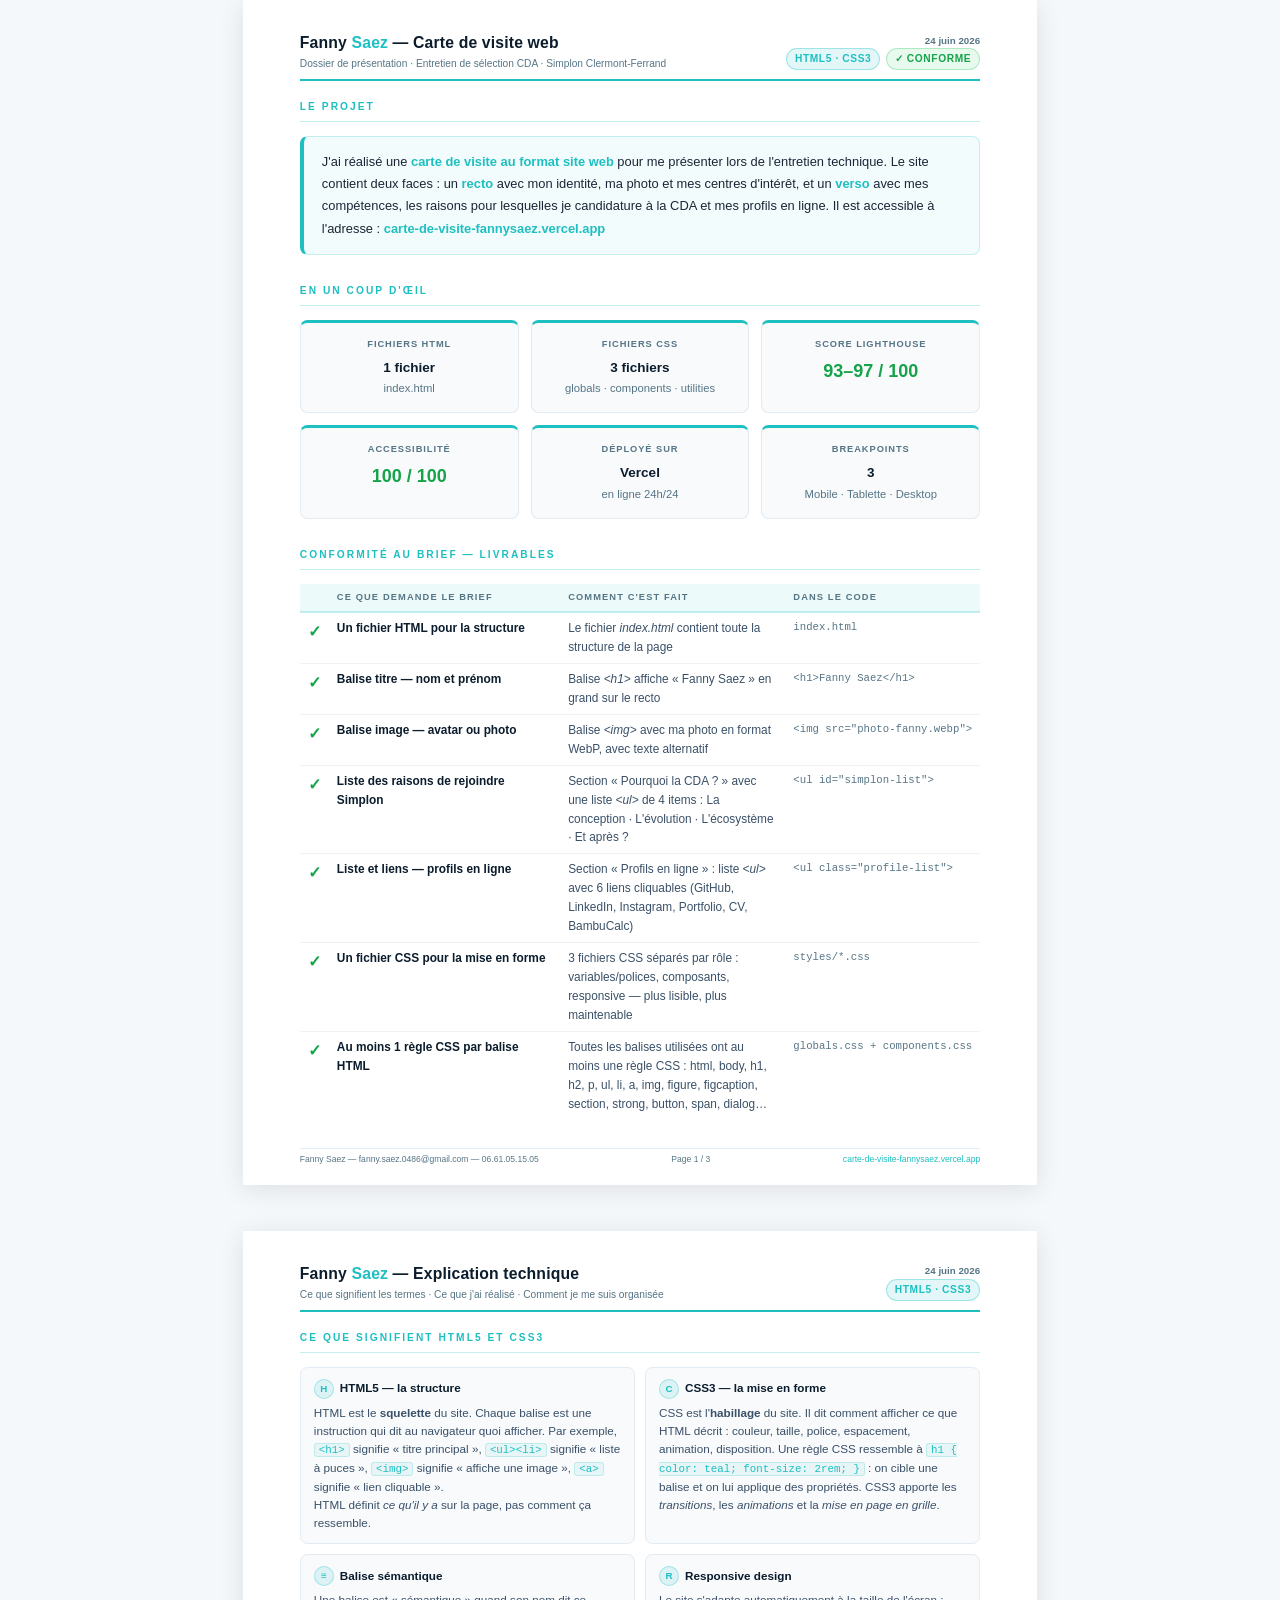
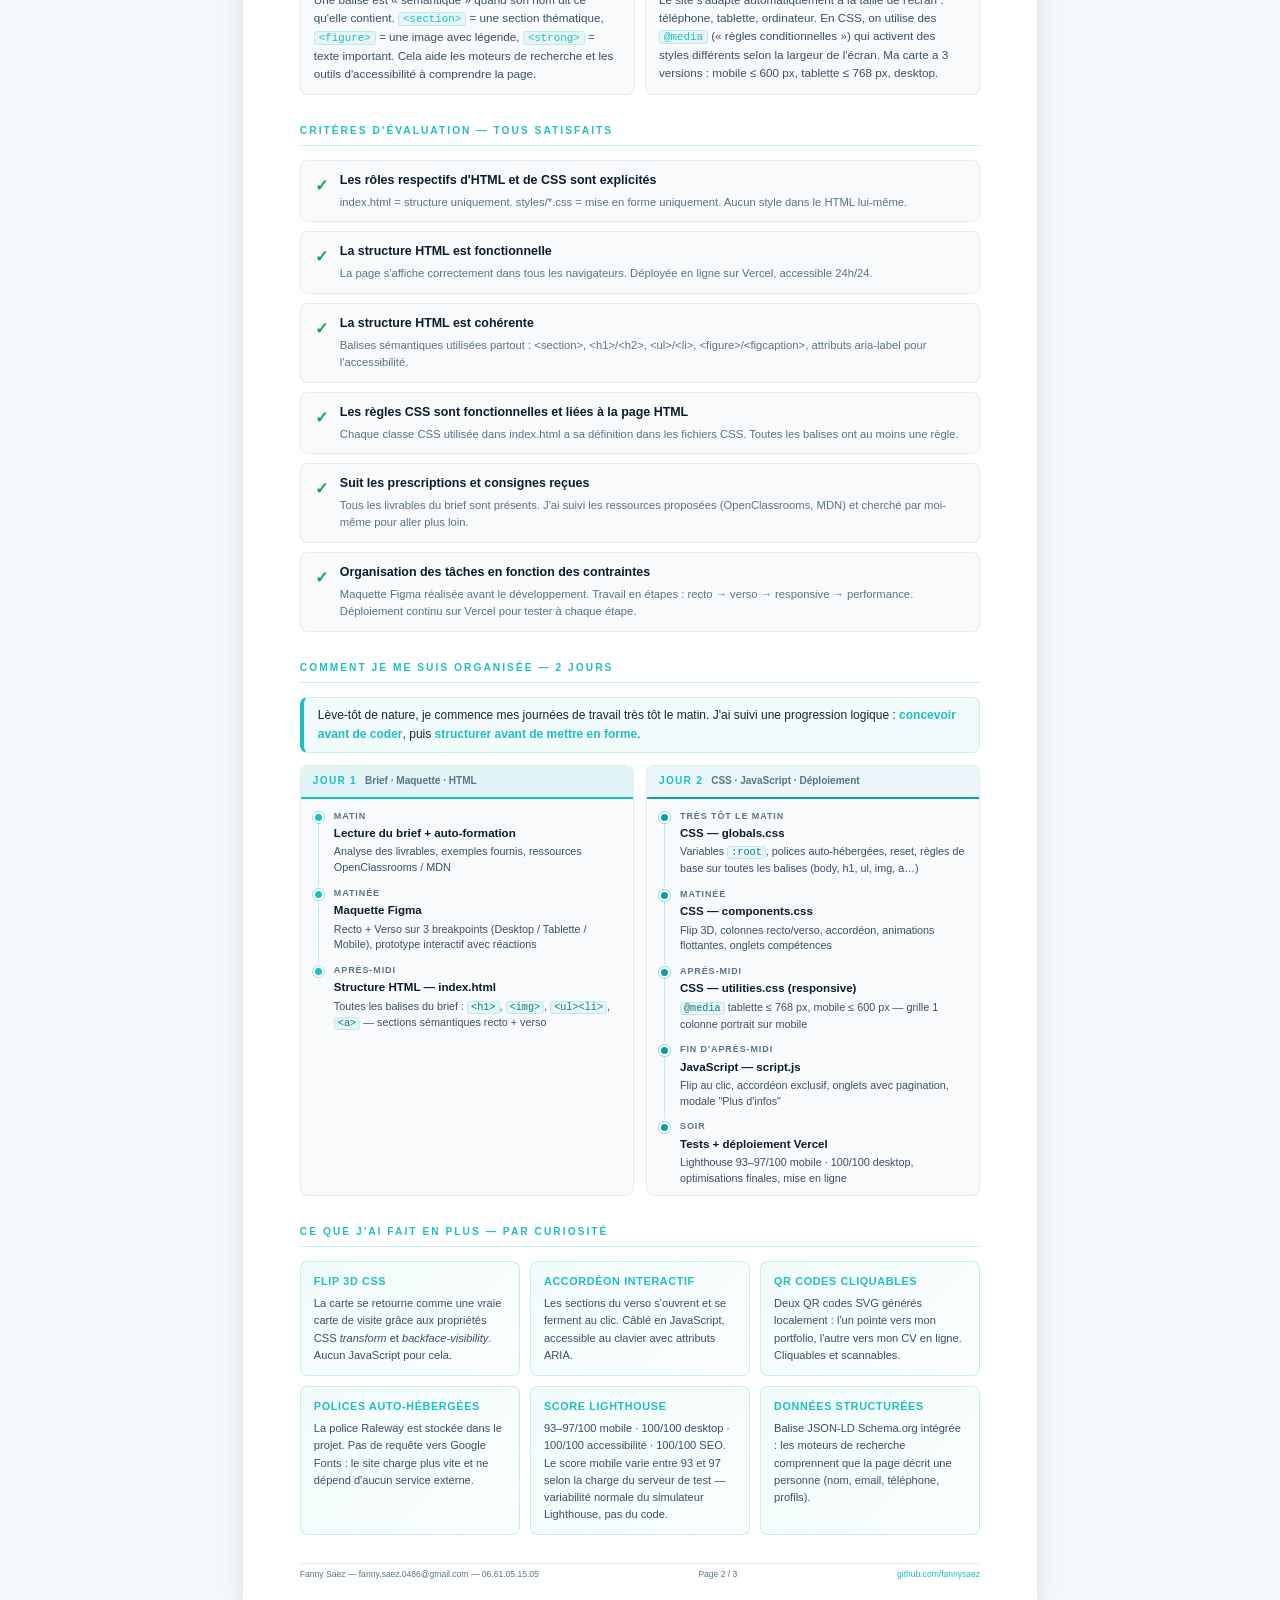
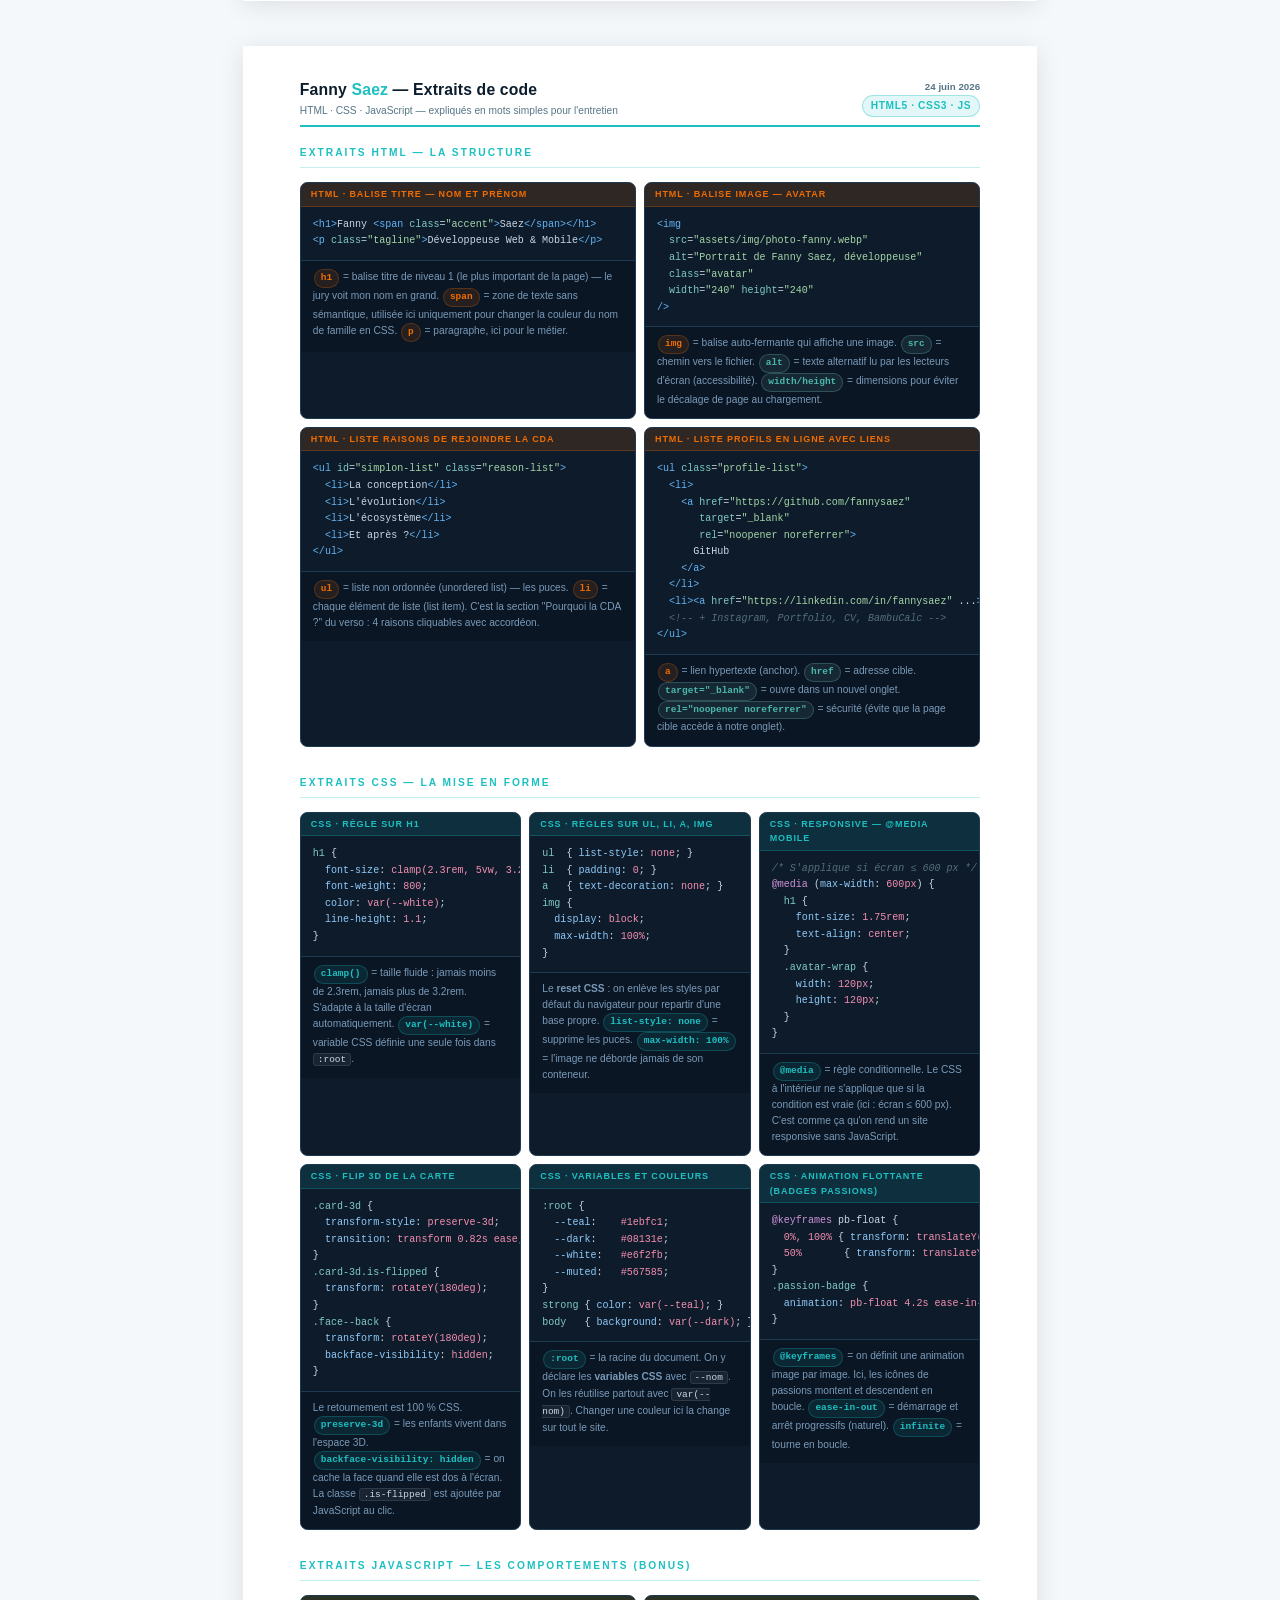
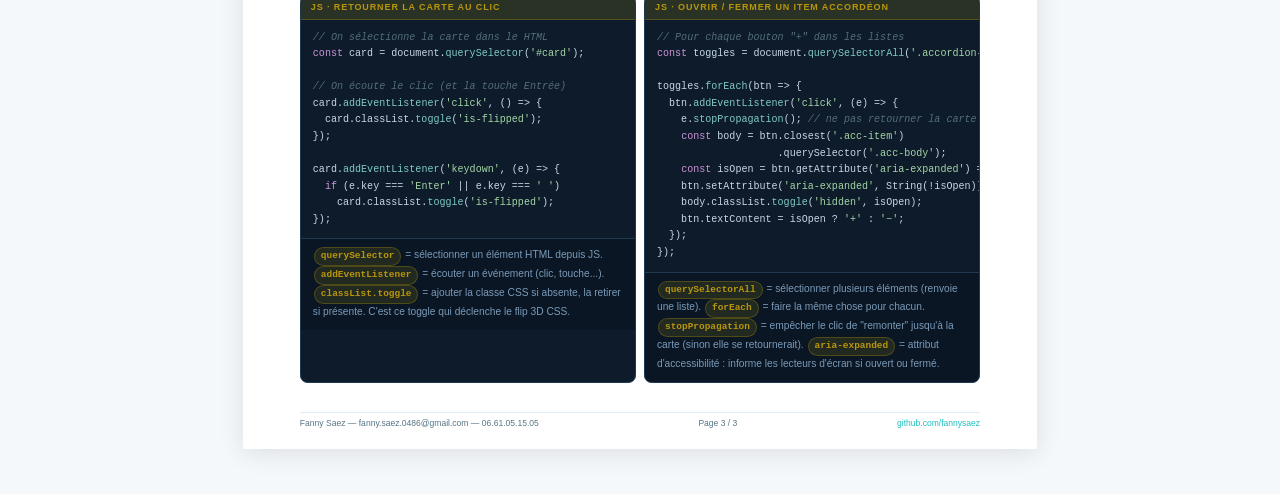
==== assets/pdf/presentation-jury.html @ db4a2c73 "feat(assets): ajout des ressources et configuration du gitignore pour les PDF" ====
<!DOCTYPE html>
<html lang="fr">
<head>
  <meta charset="UTF-8">
  <meta name="viewport" content="width=device-width, initial-scale=1.0">
  <title>Présentation jury — Carte de visite · Fanny Saez</title>
  <style>

    /* ─── VARIABLES ─── */
    :root {
      --teal:   #1ebfc1;
      --dark:   #08131e;
      --dark2:  #0b1c2c;
      --white:  #e6f2fb;
      --muted:  #567585;
      --r:      0.5rem;
      --font:   'Segoe UI', 'Helvetica Neue', Arial, sans-serif;
    }

    /* ─── RESET ─── */
    *, *::before, *::after { margin: 0; padding: 0; box-sizing: border-box; }

    /* ─── BASE ─── */
    html { font-size: 15px; }

    body {
      font-family: var(--font);
      background: #f5f8fb;
      color: #1a2636;
      line-height: 1.6;
    }

    /* ─── PAGE A4 ─── */
    .page {
      width: 210mm;
      min-height: 297mm;
      padding: 8mm 15mm 10mm;
      margin: 0 auto 12mm;
      background: #fff;
      box-shadow: 0 4px 24px rgba(0,0,0,0.10);
      position: relative;
      page-break-after: always;
    }

    .page:last-child { page-break-after: auto; }

    /* ─── HEADER ─── */
    .doc-header {
      display: flex;
      justify-content: space-between;
      align-items: center;
      padding-bottom: 6px;
      border-bottom: 2px solid var(--teal);
      margin-bottom: 18px;
    }

    .doc-header-left h1 {
      font-size: 1.05rem;
      font-weight: 800;
      color: var(--dark2);
      letter-spacing: 0.01em;
    }

    .doc-header-left h1 span { color: var(--teal); }

    .doc-header-left p {
      font-size: 0.68rem;
      color: var(--muted);
      margin-top: 1px;
    }

    .doc-header-right {
      text-align: right;
      font-size: 0.65rem;
      color: var(--muted);
      line-height: 1.6;
    }

    .badge {
      display: inline-block;
      padding: 2px 8px;
      border-radius: 20px;
      font-size: 0.68rem;
      font-weight: 700;
      letter-spacing: 0.06em;
      text-transform: uppercase;
    }

    .badge-teal { background: rgba(30, 191, 193, 0.12); color: var(--teal); border: 1px solid rgba(30, 191, 193, 0.35); }
    .badge-green { background: rgba(34, 197, 94, 0.10); color: #16a34a; border: 1px solid rgba(34, 197, 94, 0.30); }

    /* ─── SECTIONS ─── */
    .section {
      margin-bottom: 28px;
    }

    .section-title {
      font-size: 0.68rem;
      font-weight: 800;
      text-transform: uppercase;
      letter-spacing: 0.2em;
      color: var(--teal);
      border-bottom: 1px solid rgba(30, 191, 193, 0.25);
      padding-bottom: 6px;
      margin-bottom: 14px;
      break-after: avoid;
    }

    /* ─── INTRO BOX ─── */
    .intro-box {
      background: rgba(30, 191, 193, 0.05);
      border: 1px solid rgba(30, 191, 193, 0.22);
      border-left: 4px solid var(--teal);
      border-radius: var(--r);
      padding: 14px 18px;
      font-size: 0.86rem;
      line-height: 1.72;
      color: #1a2636;
    }

    .intro-box strong { color: var(--teal); }

    /* ─── GRILLE MÉTA ─── */
    .meta-grid {
      display: grid;
      grid-template-columns: repeat(3, 1fr);
      gap: 12px;
    }

    .meta-card {
      background: #f8fafc;
      border: 1px solid #e2eaf2;
      border-top: 3px solid var(--teal);
      border-radius: var(--r);
      padding: 14px 12px;
      text-align: center;
    }

    .meta-card .label {
      font-size: 0.62rem;
      font-weight: 700;
      text-transform: uppercase;
      letter-spacing: 0.1em;
      color: var(--muted);
      margin-bottom: 6px;
    }

    .meta-card .value {
      font-size: 0.9rem;
      font-weight: 700;
      color: var(--dark2);
      line-height: 1.5;
    }

    .meta-card .value.score {
      font-size: 1.2rem;
      color: #16a34a;
    }

    /* ─── TABLEAU CONFORMITÉ ─── */
    .conformite-table {
      width: 100%;
      border-collapse: collapse;
      font-size: 0.83rem;
    }

    .conformite-table {
      break-inside: avoid;
    }

    .conformite-table thead th {
      background: rgba(30, 191, 193, 0.08);
      color: var(--muted);
      font-size: 0.62rem;
      font-weight: 700;
      text-transform: uppercase;
      letter-spacing: 0.12em;
      padding: 6px 8px;
      text-align: left;
      border-bottom: 2px solid rgba(30, 191, 193, 0.25);
    }

    .conformite-table tbody tr {
      border-bottom: 1px solid #edf2f7;
    }

    .conformite-table tbody tr:last-child { border-bottom: none; }

    .conformite-table td {
      padding: 6px 8px;
      vertical-align: top;
      font-size: 0.79rem;
    }

    .conformite-table td:first-child { width: 22px; text-align: center; font-size: 1rem; }
    .conformite-table td:nth-child(2) { width: 34%; font-weight: 600; color: var(--dark2); }
    .conformite-table td:nth-child(3) { color: #3a5068; }
    .conformite-table td:nth-child(4) { font-family: 'Courier New', monospace; font-size: 0.71rem; color: #567585; white-space: nowrap; }

    .ok  { color: #16a34a; font-weight: 800; font-size: 1.05rem; }

    /* ─── EXPLICATION TERMES ─── */
    .term-grid {
      display: grid;
      grid-template-columns: 1fr 1fr;
      gap: 10px;
    }

    .term-card {
      background: #f8fafc;
      border: 1px solid #e2eaf2;
      border-radius: var(--r);
      padding: 11px 13px;
    }

    .term-card h3 {
      font-size: 0.78rem;
      font-weight: 800;
      color: var(--dark2);
      margin-bottom: 5px;
      display: flex;
      align-items: center;
      gap: 6px;
    }

    .term-icon {
      display: inline-flex;
      width: 20px;
      height: 20px;
      border-radius: 50%;
      background: rgba(30, 191, 193, 0.12);
      border: 1px solid rgba(30, 191, 193, 0.3);
      align-items: center;
      justify-content: center;
      font-size: 0.65rem;
      font-weight: 800;
      color: var(--teal);
      flex-shrink: 0;
    }

    .term-card p {
      font-size: 0.78rem;
      color: #3a5068;
      line-height: 1.55;
    }

    .term-card code {
      font-family: 'Courier New', monospace;
      font-size: 0.72rem;
      background: rgba(30, 191, 193, 0.08);
      border: 1px solid rgba(30, 191, 193, 0.2);
      border-radius: 3px;
      padding: 0 4px;
      color: var(--teal);
    }

    /* ─── CRITÈRES ─── */
    .critere-list {
      list-style: none;
      display: flex;
      flex-direction: column;
      gap: 9px;
    }

    .critere-list li {
      display: flex;
      align-items: flex-start;
      gap: 12px;
      font-size: 0.83rem;
      padding: 10px 14px;
      border-radius: var(--r);
      background: #f8fafc;
      border: 1px solid #e2eaf2;
    }

    .critere-list li .check { color: #16a34a; font-weight: 800; font-size: 1.05rem; flex-shrink: 0; margin-top: 2px; }

    .critere-list li .critere-label { font-weight: 700; color: var(--dark2); }

    .critere-list li .critere-detail {
      font-size: 0.75rem;
      color: var(--muted);
      margin-top: 3px;
      display: block;
      line-height: 1.55;
    }

    /* ─── BONUS ─── */
    .bonus-grid {
      display: grid;
      grid-template-columns: repeat(3, 1fr);
      gap: 10px;
    }

    .bonus-card {
      background: linear-gradient(135deg, rgba(30, 191, 193, 0.06) 0%, rgba(30, 191, 193, 0.02) 100%);
      border: 1px solid rgba(30, 191, 193, 0.22);
      border-radius: var(--r);
      padding: 11px 13px;
    }

    .bonus-card h4 {
      font-size: 0.72rem;
      font-weight: 800;
      color: var(--teal);
      margin-bottom: 5px;
      text-transform: uppercase;
      letter-spacing: 0.06em;
    }

    .bonus-card p {
      font-size: 0.74rem;
      color: #3a5068;
      line-height: 1.55;
    }

    /* ─── ORGANISATION ─── */
    .orga-steps {
      display: grid;
      grid-template-columns: repeat(4, 1fr);
      gap: 8px;
    }

    .orga-step {
      text-align: center;
      padding: 9px 8px;
      background: #f8fafc;
      border: 1px solid #e2eaf2;
      border-radius: var(--r);
    }

    .orga-step .num {
      display: inline-flex;
      width: 24px;
      height: 24px;
      border-radius: 50%;
      background: var(--teal);
      color: #fff;
      font-size: 0.72rem;
      font-weight: 800;
      align-items: center;
      justify-content: center;
      margin-bottom: 5px;
    }

    .orga-step p {
      font-size: 0.72rem;
      color: #3a5068;
      line-height: 1.4;
    }

    /* ─── FOOTER ─── */
    .doc-footer {
      position: absolute;
      bottom: 5mm;
      left: 15mm;
      right: 15mm;
      display: flex;
      justify-content: space-between;
      align-items: center;
      font-size: 0.57rem;
      color: var(--muted);
      border-top: 1px solid #e2eaf2;
      padding-top: 4px;
    }

    .doc-footer a { color: var(--teal); text-decoration: none; }

    /* ─── ORGANISATION 2 JOURS ─── */
    .orga-note {
      background: rgba(30, 191, 193, 0.05);
      border: 1px solid rgba(30, 191, 193, 0.22);
      border-left: 4px solid var(--teal);
      border-radius: var(--r);
      padding: 8px 14px;
      font-size: 0.8rem;
      color: #1a2636;
      margin-bottom: 12px;
    }

    .orga-note strong { color: var(--teal); }

    .orga-days {
      display: grid;
      grid-template-columns: 1fr 1fr;
      gap: 12px;
    }

    .orga-day-col {
      background: #f8fafc;
      border: 1px solid #e2eaf2;
      border-radius: var(--r);
      overflow: hidden;
    }

    .day-header {
      display: flex;
      align-items: center;
      gap: 8px;
      padding: 7px 12px;
      background: rgba(30, 191, 193, 0.10);
      border-bottom: 2px solid var(--teal);
    }

    .day-header--2 {
      background: rgba(30, 191, 193, 0.06);
      border-bottom-color: #0d9fa0;
    }

    .day-num {
      font-size: 0.68rem;
      font-weight: 800;
      text-transform: uppercase;
      letter-spacing: 0.12em;
      color: var(--teal);
    }

    .day-theme {
      font-size: 0.67rem;
      color: var(--muted);
      font-weight: 600;
    }

    .day-timeline {
      padding: 10px 12px 8px;
      display: flex;
      flex-direction: column;
      gap: 0;
    }

    .tl-item {
      display: flex;
      gap: 10px;
      position: relative;
      padding-bottom: 10px;
    }

    .tl-item:last-child { padding-bottom: 0; }

    .tl-item:not(:last-child)::before {
      content: '';
      position: absolute;
      left: 5px;
      top: 14px;
      bottom: 0;
      width: 1px;
      background: rgba(30, 191, 193, 0.25);
    }

    .tl-dot {
      width: 11px;
      height: 11px;
      border-radius: 50%;
      background: var(--teal);
      border: 2px solid #fff;
      box-shadow: 0 0 0 1px rgba(30, 191, 193, 0.4);
      flex-shrink: 0;
      margin-top: 3px;
    }

    .tl-dot--2 {
      background: #0d9fa0;
      box-shadow: 0 0 0 1px rgba(13, 159, 160, 0.4);
    }

    .tl-content {
      flex: 1;
      min-width: 0;
    }

    .tl-moment {
      display: block;
      font-size: 0.6rem;
      font-weight: 800;
      text-transform: uppercase;
      letter-spacing: 0.1em;
      color: var(--muted);
      margin-bottom: 1px;
    }

    .tl-content strong {
      display: block;
      font-size: 0.77rem;
      font-weight: 800;
      color: var(--dark2);
      margin-bottom: 2px;
    }

    .tl-content p {
      font-size: 0.72rem;
      color: #3a5068;
      line-height: 1.45;
    }

    .tl-content code {
      font-family: 'Courier New', monospace;
      font-size: 0.68rem;
      background: rgba(30, 191, 193, 0.08);
      border: 1px solid rgba(30, 191, 193, 0.2);
      border-radius: 3px;
      padding: 0 3px;
      color: #0a8080;
    }

    /* ─── CODE BLOCKS ─── */
    .code-grid-2 {
      display: grid;
      grid-template-columns: 1fr 1fr;
      gap: 8px;
    }

    .code-grid-3 {
      display: grid;
      grid-template-columns: 1fr 1fr 1fr;
      gap: 8px;
    }

    .code-block {
      background: #0d1b2a;
      border: 1px solid #1e3a50;
      border-radius: var(--r);
      overflow: hidden;
    }

    .code-label {
      font-size: 0.6rem;
      font-weight: 800;
      text-transform: uppercase;
      letter-spacing: 0.1em;
      padding: 4px 10px;
    }

    .html-label { background: rgba(239,108,0,0.15); color: #ef6c00; border-bottom: 1px solid rgba(239,108,0,0.25); }
    .css-label  { background: rgba(30,191,193,0.12); color: var(--teal); border-bottom: 1px solid rgba(30,191,193,0.25); }
    .js-label   { background: rgba(252,211,0,0.12); color: #b8960c; border-bottom: 1px solid rgba(252,211,0,0.20); }

    .code-block pre {
      margin: 0;
      padding: 10px 12px;
      font-family: 'Courier New', 'Consolas', monospace;
      font-size: 0.67rem;
      line-height: 1.65;
      overflow: hidden;
      background: #0d1b2a;
    }

    .code-block code {
      font-family: inherit;
      font-size: inherit;
      background: none;
      border: none;
      padding: 0;
      color: #c9d8e8;
    }

    .code-explain {
      padding: 8px 12px 10px;
      font-size: 0.68rem;
      color: #7a9ab8;
      line-height: 1.58;
      border-top: 1px solid #1e3a50;
      background: #0a1624;
    }

    /* Coloration syntaxique */
    .tag  { color: #64b5f6; }       /* balises HTML   → bleu */
    .attr { color: #80cbc4; }       /* attributs HTML → vert */
    .val  { color: #a5d6a7; }       /* valeurs attr   → vert clair */
    .cmt  { color: #546e7a; font-style: italic; }
    .sel  { color: #80cbc4; }       /* sélecteur CSS  → teal */
    .prop { color: #90caf9; }       /* propriété CSS  → bleu */
    .val2 { color: #f48fb1; }       /* valeur CSS     → rose */
    .at   { color: #ce93d8; }       /* @media, @key   → violet */
    .cmt2 { color: #546e7a; font-style: italic; }
    .js-kw { color: #ce93d8; }      /* const, if, let → violet */
    .js-fn { color: #80cbc4; }      /* fonctions JS   → teal */

    /* Pills */
    .pill {
      display: inline-block;
      padding: 1px 6px;
      border-radius: 10px;
      font-size: 0.63rem;
      font-weight: 700;
      font-family: 'Courier New', monospace;
      margin: 0 1px;
    }

    .html-pill { background: rgba(239,108,0,0.12); color: #ef6c00; border: 1px solid rgba(239,108,0,0.25); }
    .css-pill  { background: rgba(30,191,193,0.10); color: var(--teal); border: 1px solid rgba(30,191,193,0.25); }
    .js-pill   { background: rgba(252,211,0,0.10); color: #b8960c; border: 1px solid rgba(252,211,0,0.20); }
    .attr-pill { background: rgba(128,203,196,0.10); color: #4db6ac; border: 1px solid rgba(128,203,196,0.25); }

    .code-explain code {
      font-family: 'Courier New', monospace;
      font-size: 0.63rem;
      background: rgba(255,255,255,0.06);
      border: 1px solid rgba(255,255,255,0.1);
      border-radius: 3px;
      padding: 0 4px;
      color: #c9d8e8;
    }

    /* ─── PRINT ─── */
    @media print {
      html { font-size: 13px; }
      body { background: #fff; }
      .page {
        width: 100%;
        min-height: auto;
        margin: 0;
        padding: 8mm 15mm 10mm;
        box-shadow: none;
      }
    }

  </style>
</head>
<body>

<!-- ══════════ PAGE 1 ══════════ -->
<div class="page">

  <!-- HEADER -->
  <header class="doc-header">
    <div class="doc-header-left">
      <h1>Fanny <span>Saez</span> — Carte de visite web</h1>
      <p>Dossier de présentation · Entretien de sélection CDA · Simplon Clermont-Ferrand</p>
    </div>
    <div class="doc-header-right">
      <strong>24 juin 2026</strong><br>
      <span class="badge badge-teal">HTML5 · CSS3</span>&nbsp;
      <span class="badge badge-green">✓ Conforme</span>
    </div>
  </header>

  <!-- LE PROJET -->
  <section class="section">
    <div class="section-title">Le projet</div>
    <div class="intro-box">
      J'ai réalisé une <strong>carte de visite au format site web</strong> pour me présenter lors de l'entretien technique.
      Le site contient deux faces : un <strong>recto</strong> avec mon identité, ma photo et mes centres d'intérêt,
      et un <strong>verso</strong> avec mes compétences, les raisons pour lesquelles je candidature à la CDA et mes profils en ligne.
      Il est accessible à l'adresse&nbsp;: <strong>carte-de-visite-fannysaez.vercel.app</strong>
    </div>
  </section>

  <!-- INFOS CLÉS -->
  <section class="section">
    <div class="section-title">En un coup d'œil</div>
    <div class="meta-grid">
      <div class="meta-card">
        <div class="label">Fichiers HTML</div>
        <div class="value">1 fichier<br><small style="font-weight:400;color:#567585">index.html</small></div>
      </div>
      <div class="meta-card">
        <div class="label">Fichiers CSS</div>
        <div class="value">3 fichiers<br><small style="font-weight:400;color:#567585">globals · components · utilities</small></div>
      </div>
      <div class="meta-card">
        <div class="label">Score Lighthouse</div>
        <div class="value score">93–97 / 100</div>
      </div>
      <div class="meta-card">
        <div class="label">Accessibilité</div>
        <div class="value score">100 / 100</div>
      </div>
      <div class="meta-card">
        <div class="label">Déployé sur</div>
        <div class="value">Vercel<br><small style="font-weight:400;color:#567585">en ligne 24h/24</small></div>
      </div>
      <div class="meta-card">
        <div class="label">Breakpoints</div>
        <div class="value">3<br><small style="font-weight:400;color:#567585">Mobile · Tablette · Desktop</small></div>
      </div>
    </div>
  </section>

  <!-- CONFORMITÉ AU BRIEF -->
  <section class="section">
    <div class="section-title">Conformité au brief — livrables</div>
    <table class="conformite-table">
      <thead>
        <tr>
          <th></th>
          <th>Ce que demande le brief</th>
          <th>Comment c'est fait</th>
          <th>Dans le code</th>
        </tr>
      </thead>
      <tbody>
        <tr>
          <td><span class="ok">✓</span></td>
          <td>Un fichier HTML pour la structure</td>
          <td>Le fichier <em>index.html</em> contient toute la structure de la page</td>
          <td>index.html</td>
        </tr>
        <tr>
          <td><span class="ok">✓</span></td>
          <td>Balise titre — nom et prénom</td>
          <td>Balise <em>&lt;h1&gt;</em> affiche « Fanny Saez » en grand sur le recto</td>
          <td>&lt;h1&gt;Fanny Saez&lt;/h1&gt;</td>
        </tr>
        <tr>
          <td><span class="ok">✓</span></td>
          <td>Balise image — avatar ou photo</td>
          <td>Balise <em>&lt;img&gt;</em> avec ma photo en format WebP, avec texte alternatif</td>
          <td>&lt;img src="photo-fanny.webp"&gt;</td>
        </tr>
        <tr>
          <td><span class="ok">✓</span></td>
          <td>Liste des raisons de rejoindre Simplon</td>
          <td>Section « Pourquoi la CDA ? » avec une liste <em>&lt;ul&gt;</em> de 4 items : La conception · L'évolution · L'écosystème · Et après ?</td>
          <td>&lt;ul id="simplon-list"&gt;</td>
        </tr>
        <tr>
          <td><span class="ok">✓</span></td>
          <td>Liste et liens — profils en ligne</td>
          <td>Section « Profils en ligne » : liste <em>&lt;ul&gt;</em> avec 6 liens cliquables (GitHub, LinkedIn, Instagram, Portfolio, CV, BambuCalc)</td>
          <td>&lt;ul class="profile-list"&gt;</td>
        </tr>
        <tr>
          <td><span class="ok">✓</span></td>
          <td>Un fichier CSS pour la mise en forme</td>
          <td>3 fichiers CSS séparés par rôle : variables/polices, composants, responsive — plus lisible, plus maintenable</td>
          <td>styles/*.css</td>
        </tr>
        <tr>
          <td><span class="ok">✓</span></td>
          <td>Au moins 1 règle CSS par balise HTML</td>
          <td>Toutes les balises utilisées ont au moins une règle CSS : html, body, h1, h2, p, ul, li, a, img, figure, figcaption, section, strong, button, span, dialog…</td>
          <td>globals.css + components.css</td>
        </tr>
      </tbody>
    </table>
  </section>

  <!-- FOOTER PAGE 1 -->
  <footer class="doc-footer">
    <span>Fanny Saez — fanny.saez.0486@gmail.com — 06.61.05.15.05</span>
    <span>Page 1 / 3</span>
    <span><a href="https://carte-de-visite-fannysaez.vercel.app">carte-de-visite-fannysaez.vercel.app</a></span>
  </footer>

</div>


<!-- ══════════ PAGE 2 ══════════ -->
<div class="page">

  <!-- HEADER PAGE 2 -->
  <header class="doc-header">
    <div class="doc-header-left">
      <h1>Fanny <span>Saez</span> — Explication technique</h1>
      <p>Ce que signifient les termes · Ce que j'ai réalisé · Comment je me suis organisée</p>
    </div>
    <div class="doc-header-right">
      <strong>24 juin 2026</strong><br>
      <span class="badge badge-teal">HTML5 · CSS3</span>
    </div>
  </header>

  <!-- CE QUE ÇA VEUT DIRE -->
  <section class="section">
    <div class="section-title">Ce que signifient HTML5 et CSS3</div>
    <div class="term-grid">
      <div class="term-card">
        <h3><span class="term-icon">H</span> HTML5 — la structure</h3>
        <p>
          HTML est le <strong>squelette</strong> du site. Chaque balise est une instruction qui dit au navigateur
          quoi afficher. Par exemple, <code>&lt;h1&gt;</code> signifie « titre principal »,
          <code>&lt;ul&gt;&lt;li&gt;</code> signifie « liste à puces »,
          <code>&lt;img&gt;</code> signifie « affiche une image »,
          <code>&lt;a&gt;</code> signifie « lien cliquable ».<br>
          HTML définit <em>ce qu'il y a</em> sur la page, pas comment ça ressemble.
        </p>
      </div>
      <div class="term-card">
        <h3><span class="term-icon">C</span> CSS3 — la mise en forme</h3>
        <p>
          CSS est l'<strong>habillage</strong> du site. Il dit comment afficher ce que HTML décrit :
          couleur, taille, police, espacement, animation, disposition.
          Une règle CSS ressemble à <code>h1 { color: teal; font-size: 2rem; }</code> : on cible
          une balise et on lui applique des propriétés. CSS3 apporte les <em>transitions</em>, les
          <em>animations</em> et la <em>mise en page en grille</em>.
        </p>
      </div>
      <div class="term-card">
        <h3><span class="term-icon">≡</span> Balise sémantique</h3>
        <p>
          Une balise est « sémantique » quand son nom dit ce qu'elle contient.
          <code>&lt;section&gt;</code> = une section thématique,
          <code>&lt;figure&gt;</code> = une image avec légende,
          <code>&lt;strong&gt;</code> = texte important.
          Cela aide les moteurs de recherche et les outils d'accessibilité à comprendre la page.
        </p>
      </div>
      <div class="term-card">
        <h3><span class="term-icon">R</span> Responsive design</h3>
        <p>
          Le site s'adapte automatiquement à la taille de l'écran : téléphone, tablette, ordinateur.
          En CSS, on utilise des <code>@media</code> (« règles conditionnelles ») qui activent
          des styles différents selon la largeur de l'écran. Ma carte a 3 versions :
          mobile ≤ 600 px, tablette ≤ 768 px, desktop.
        </p>
      </div>
    </div>
  </section>

  <!-- CRITÈRES D'ÉVALUATION -->
  <section class="section">
    <div class="section-title">Critères d'évaluation — tous satisfaits</div>
    <ul class="critere-list">
      <li>
        <span class="check">✓</span>
        <div>
          <span class="critere-label">Les rôles respectifs d'HTML et de CSS sont explicités</span>
          <span class="critere-detail">index.html = structure uniquement. styles/*.css = mise en forme uniquement. Aucun style dans le HTML lui-même.</span>
        </div>
      </li>
      <li>
        <span class="check">✓</span>
        <div>
          <span class="critere-label">La structure HTML est fonctionnelle</span>
          <span class="critere-detail">La page s'affiche correctement dans tous les navigateurs. Déployée en ligne sur Vercel, accessible 24h/24.</span>
        </div>
      </li>
      <li>
        <span class="check">✓</span>
        <div>
          <span class="critere-label">La structure HTML est cohérente</span>
          <span class="critere-detail">Balises sémantiques utilisées partout : &lt;section&gt;, &lt;h1&gt;/&lt;h2&gt;, &lt;ul&gt;/&lt;li&gt;, &lt;figure&gt;/&lt;figcaption&gt;, attributs aria-label pour l'accessibilité.</span>
        </div>
      </li>
      <li>
        <span class="check">✓</span>
        <div>
          <span class="critere-label">Les règles CSS sont fonctionnelles et liées à la page HTML</span>
          <span class="critere-detail">Chaque classe CSS utilisée dans index.html a sa définition dans les fichiers CSS. Toutes les balises ont au moins une règle.</span>
        </div>
      </li>
      <li>
        <span class="check">✓</span>
        <div>
          <span class="critere-label">Suit les prescriptions et consignes reçues</span>
          <span class="critere-detail">Tous les livrables du brief sont présents. J'ai suivi les ressources proposées (OpenClassrooms, MDN) et cherché par moi-même pour aller plus loin.</span>
        </div>
      </li>
      <li>
        <span class="check">✓</span>
        <div>
          <span class="critere-label">Organisation des tâches en fonction des contraintes</span>
          <span class="critere-detail">Maquette Figma réalisée avant le développement. Travail en étapes : recto → verso → responsive → performance. Déploiement continu sur Vercel pour tester à chaque étape.</span>
        </div>
      </li>
    </ul>
  </section>

  <!-- ORGANISATION -->
  <section class="section">
    <div class="section-title">Comment je me suis organisée — 2 jours</div>
    <div class="orga-note">
      Lève-tôt de nature, je commence mes journées de travail très tôt le matin.
      J'ai suivi une progression logique : <strong>concevoir avant de coder</strong>,
      puis <strong>structurer avant de mettre en forme</strong>.
    </div>
    <div class="orga-days">

      <div class="orga-day-col">
        <div class="day-header">
          <span class="day-num">Jour 1</span>
          <span class="day-theme">Brief · Maquette · HTML</span>
        </div>
        <div class="day-timeline">
          <div class="tl-item">
            <div class="tl-dot"></div>
            <div class="tl-content">
              <span class="tl-moment">Matin</span>
              <strong>Lecture du brief + auto-formation</strong>
              <p>Analyse des livrables, exemples fournis, ressources OpenClassrooms / MDN</p>
            </div>
          </div>
          <div class="tl-item">
            <div class="tl-dot"></div>
            <div class="tl-content">
              <span class="tl-moment">Matinée</span>
              <strong>Maquette Figma</strong>
              <p>Recto + Verso sur 3 breakpoints (Desktop / Tablette / Mobile), prototype interactif avec réactions</p>
            </div>
          </div>
          <div class="tl-item">
            <div class="tl-dot"></div>
            <div class="tl-content">
              <span class="tl-moment">Après-midi</span>
              <strong>Structure HTML — index.html</strong>
              <p>Toutes les balises du brief : <code>&lt;h1&gt;</code>, <code>&lt;img&gt;</code>, <code>&lt;ul&gt;&lt;li&gt;</code>, <code>&lt;a&gt;</code> — sections sémantiques recto + verso</p>
            </div>
          </div>
        </div>
      </div>

      <div class="orga-day-col">
        <div class="day-header day-header--2">
          <span class="day-num">Jour 2</span>
          <span class="day-theme">CSS · JavaScript · Déploiement</span>
        </div>
        <div class="day-timeline">
          <div class="tl-item">
            <div class="tl-dot tl-dot--2"></div>
            <div class="tl-content">
              <span class="tl-moment">Très tôt le matin</span>
              <strong>CSS — globals.css</strong>
              <p>Variables <code>:root</code>, polices auto-hébergées, reset, règles de base sur toutes les balises (body, h1, ul, img, a…)</p>
            </div>
          </div>
          <div class="tl-item">
            <div class="tl-dot tl-dot--2"></div>
            <div class="tl-content">
              <span class="tl-moment">Matinée</span>
              <strong>CSS — components.css</strong>
              <p>Flip 3D, colonnes recto/verso, accordéon, animations flottantes, onglets compétences</p>
            </div>
          </div>
          <div class="tl-item">
            <div class="tl-dot tl-dot--2"></div>
            <div class="tl-content">
              <span class="tl-moment">Après-midi</span>
              <strong>CSS — utilities.css (responsive)</strong>
              <p><code>@media</code> tablette ≤ 768 px, mobile ≤ 600 px — grille 1 colonne portrait sur mobile</p>
            </div>
          </div>
          <div class="tl-item">
            <div class="tl-dot tl-dot--2"></div>
            <div class="tl-content">
              <span class="tl-moment">Fin d'après-midi</span>
              <strong>JavaScript — script.js</strong>
              <p>Flip au clic, accordéon exclusif, onglets avec pagination, modale "Plus d'infos"</p>
            </div>
          </div>
          <div class="tl-item">
            <div class="tl-dot tl-dot--2"></div>
            <div class="tl-content">
              <span class="tl-moment">Soir</span>
              <strong>Tests + déploiement Vercel</strong>
              <p>Lighthouse 93–97/100 mobile · 100/100 desktop, optimisations finales, mise en ligne</p>
            </div>
          </div>
        </div>
      </div>

    </div>
  </section>

  <!-- CE QUE J'AI FAIT EN PLUS -->
  <section class="section">
    <div class="section-title">Ce que j'ai fait en plus — par curiosité</div>
    <div class="bonus-grid">
      <div class="bonus-card">
        <h4>Flip 3D CSS</h4>
        <p>La carte se retourne comme une vraie carte de visite grâce aux propriétés CSS <em>transform</em> et <em>backface-visibility</em>. Aucun JavaScript pour cela.</p>
      </div>
      <div class="bonus-card">
        <h4>Accordéon interactif</h4>
        <p>Les sections du verso s'ouvrent et se ferment au clic. Câblé en JavaScript, accessible au clavier avec attributs ARIA.</p>
      </div>
      <div class="bonus-card">
        <h4>QR codes cliquables</h4>
        <p>Deux QR codes SVG générés localement : l'un pointe vers mon portfolio, l'autre vers mon CV en ligne. Cliquables et scannables.</p>
      </div>
      <div class="bonus-card">
        <h4>Polices auto-hébergées</h4>
        <p>La police Raleway est stockée dans le projet. Pas de requête vers Google Fonts : le site charge plus vite et ne dépend d'aucun service externe.</p>
      </div>
      <div class="bonus-card">
        <h4>Score Lighthouse</h4>
        <p>93–97/100 mobile · 100/100 desktop · 100/100 accessibilité · 100/100 SEO. Le score mobile varie entre 93 et 97 selon la charge du serveur de test — variabilité normale du simulateur Lighthouse, pas du code.</p>
      </div>
      <div class="bonus-card">
        <h4>Données structurées</h4>
        <p>Balise JSON-LD Schema.org intégrée : les moteurs de recherche comprennent que la page décrit une personne (nom, email, téléphone, profils).</p>
      </div>
    </div>
  </section>

  <!-- FOOTER PAGE 2 -->
  <footer class="doc-footer">
    <span>Fanny Saez — fanny.saez.0486@gmail.com — 06.61.05.15.05</span>
    <span>Page 2 / 3</span>
    <span><a href="https://github.com/fannysaez">github.com/fannysaez</a></span>
  </footer>

</div>


<!-- ══════════ PAGE 3 — EXTRAITS DE CODE ══════════ -->
<div class="page">

  <!-- HEADER PAGE 3 -->
  <header class="doc-header">
    <div class="doc-header-left">
      <h1>Fanny <span>Saez</span> — Extraits de code</h1>
      <p>HTML · CSS · JavaScript — expliqués en mots simples pour l'entretien</p>
    </div>
    <div class="doc-header-right">
      <strong>24 juin 2026</strong><br>
      <span class="badge badge-teal">HTML5 · CSS3 · JS</span>
    </div>
  </header>

  <!-- EXTRAITS HTML -->
  <section class="section">
    <div class="section-title">Extraits HTML — la structure</div>
    <div class="code-grid-2">

      <div class="code-block">
        <div class="code-label html-label">HTML · Balise titre — nom et prénom</div>
        <pre><code><span class="tag">&lt;h1&gt;</span>Fanny <span class="tag">&lt;span</span> <span class="attr">class</span>=<span class="val">"accent"</span><span class="tag">&gt;</span>Saez<span class="tag">&lt;/span&gt;&lt;/h1&gt;</span>
<span class="tag">&lt;p</span> <span class="attr">class</span>=<span class="val">"tagline"</span><span class="tag">&gt;</span>Développeuse Web &amp; Mobile<span class="tag">&lt;/p&gt;</span></code></pre>
        <div class="code-explain">
          <span class="pill html-pill">h1</span> = balise titre de niveau 1 (le plus important de la page) —
          le jury voit mon nom en grand. <span class="pill html-pill">span</span> = zone de texte sans sémantique,
          utilisée ici uniquement pour changer la couleur du nom de famille en CSS.
          <span class="pill html-pill">p</span> = paragraphe, ici pour le métier.
        </div>
      </div>

      <div class="code-block">
        <div class="code-label html-label">HTML · Balise image — avatar</div>
        <pre><code><span class="tag">&lt;img</span>
  <span class="attr">src</span>=<span class="val">"assets/img/photo-fanny.webp"</span>
  <span class="attr">alt</span>=<span class="val">"Portrait de Fanny Saez, développeuse"</span>
  <span class="attr">class</span>=<span class="val">"avatar"</span>
  <span class="attr">width</span>=<span class="val">"240"</span> <span class="attr">height</span>=<span class="val">"240"</span>
<span class="tag">/&gt;</span></code></pre>
        <div class="code-explain">
          <span class="pill html-pill">img</span> = balise auto-fermante qui affiche une image.
          <span class="pill attr-pill">src</span> = chemin vers le fichier.
          <span class="pill attr-pill">alt</span> = texte alternatif lu par les lecteurs d'écran (accessibilité).
          <span class="pill attr-pill">width/height</span> = dimensions pour éviter le décalage de page au chargement.
        </div>
      </div>

      <div class="code-block">
        <div class="code-label html-label">HTML · Liste raisons de rejoindre la CDA</div>
        <pre><code><span class="tag">&lt;ul</span> <span class="attr">id</span>=<span class="val">"simplon-list"</span> <span class="attr">class</span>=<span class="val">"reason-list"</span><span class="tag">&gt;</span>
  <span class="tag">&lt;li&gt;</span>La conception<span class="tag">&lt;/li&gt;</span>
  <span class="tag">&lt;li&gt;</span>L'évolution<span class="tag">&lt;/li&gt;</span>
  <span class="tag">&lt;li&gt;</span>L'écosystème<span class="tag">&lt;/li&gt;</span>
  <span class="tag">&lt;li&gt;</span>Et après ?<span class="tag">&lt;/li&gt;</span>
<span class="tag">&lt;/ul&gt;</span></code></pre>
        <div class="code-explain">
          <span class="pill html-pill">ul</span> = liste non ordonnée (unordered list) — les puces.
          <span class="pill html-pill">li</span> = chaque élément de liste (list item).
          C'est la section "Pourquoi la CDA ?" du verso : 4 raisons cliquables avec accordéon.
        </div>
      </div>

      <div class="code-block">
        <div class="code-label html-label">HTML · Liste profils en ligne avec liens</div>
        <pre><code><span class="tag">&lt;ul</span> <span class="attr">class</span>=<span class="val">"profile-list"</span><span class="tag">&gt;</span>
  <span class="tag">&lt;li&gt;</span>
    <span class="tag">&lt;a</span> <span class="attr">href</span>=<span class="val">"https://github.com/fannysaez"</span>
       <span class="attr">target</span>=<span class="val">"_blank"</span>
       <span class="attr">rel</span>=<span class="val">"noopener noreferrer"</span><span class="tag">&gt;</span>
      GitHub
    <span class="tag">&lt;/a&gt;</span>
  <span class="tag">&lt;/li&gt;</span>
  <span class="tag">&lt;li&gt;</span><span class="tag">&lt;a</span> <span class="attr">href</span>=<span class="val">"https://linkedin.com/in/fannysaez"</span> ...<span class="tag">&gt;</span>LinkedIn<span class="tag">&lt;/a&gt;&lt;/li&gt;</span>
  <span class="cmt">&lt;!-- + Instagram, Portfolio, CV, BambuCalc --&gt;</span>
<span class="tag">&lt;/ul&gt;</span></code></pre>
        <div class="code-explain">
          <span class="pill html-pill">a</span> = lien hypertexte (anchor).
          <span class="pill attr-pill">href</span> = adresse cible.
          <span class="pill attr-pill">target="_blank"</span> = ouvre dans un nouvel onglet.
          <span class="pill attr-pill">rel="noopener noreferrer"</span> = sécurité (évite que la page cible accède à notre onglet).
        </div>
      </div>

    </div>
  </section>

  <!-- EXTRAITS CSS -->
  <section class="section">
    <div class="section-title">Extraits CSS — la mise en forme</div>
    <div class="code-grid-3">

      <div class="code-block">
        <div class="code-label css-label">CSS · Règle sur h1</div>
        <pre><code><span class="sel">h1</span> {
  <span class="prop">font-size</span>: <span class="val2">clamp(2.3rem, 5vw, 3.2rem)</span>;
  <span class="prop">font-weight</span>: <span class="val2">800</span>;
  <span class="prop">color</span>: <span class="val2">var(--white)</span>;
  <span class="prop">line-height</span>: <span class="val2">1.1</span>;
}</code></pre>
        <div class="code-explain">
          <span class="pill css-pill">clamp()</span> = taille fluide : jamais moins de 2.3rem,
          jamais plus de 3.2rem. S'adapte à la taille d'écran automatiquement.
          <span class="pill css-pill">var(--white)</span> = variable CSS définie une seule fois dans <code>:root</code>.
        </div>
      </div>

      <div class="code-block">
        <div class="code-label css-label">CSS · Règles sur ul, li, a, img</div>
        <pre><code><span class="sel">ul</span>  { <span class="prop">list-style</span>: <span class="val2">none</span>; }
<span class="sel">li</span>  { <span class="prop">padding</span>: <span class="val2">0</span>; }
<span class="sel">a</span>   { <span class="prop">text-decoration</span>: <span class="val2">none</span>; }
<span class="sel">img</span> {
  <span class="prop">display</span>: <span class="val2">block</span>;
  <span class="prop">max-width</span>: <span class="val2">100%</span>;
}</code></pre>
        <div class="code-explain">
          Le <strong>reset CSS</strong> : on enlève les styles par défaut du navigateur pour repartir d'une base propre.
          <span class="pill css-pill">list-style: none</span> = supprime les puces.
          <span class="pill css-pill">max-width: 100%</span> = l'image ne déborde jamais de son conteneur.
        </div>
      </div>

      <div class="code-block">
        <div class="code-label css-label">CSS · Responsive — @media mobile</div>
        <pre><code><span class="cmt2">/* S'applique si écran ≤ 600 px */</span>
<span class="at">@media</span> (<span class="prop">max-width</span>: <span class="val2">600px</span>) {
  <span class="sel">h1</span> {
    <span class="prop">font-size</span>: <span class="val2">1.75rem</span>;
    <span class="prop">text-align</span>: <span class="val2">center</span>;
  }
  <span class="sel">.avatar-wrap</span> {
    <span class="prop">width</span>: <span class="val2">120px</span>;
    <span class="prop">height</span>: <span class="val2">120px</span>;
  }
}</code></pre>
        <div class="code-explain">
          <span class="pill css-pill">@media</span> = règle conditionnelle. Le CSS à l'intérieur
          ne s'applique que si la condition est vraie (ici : écran ≤ 600 px).
          C'est comme ça qu'on rend un site responsive sans JavaScript.
        </div>
      </div>

      <div class="code-block">
        <div class="code-label css-label">CSS · Flip 3D de la carte</div>
        <pre><code><span class="sel">.card-3d</span> {
  <span class="prop">transform-style</span>: <span class="val2">preserve-3d</span>;
  <span class="prop">transition</span>: <span class="val2">transform 0.82s ease</span>;
}
<span class="sel">.card-3d.is-flipped</span> {
  <span class="prop">transform</span>: <span class="val2">rotateY(180deg)</span>;
}
<span class="sel">.face--back</span> {
  <span class="prop">transform</span>: <span class="val2">rotateY(180deg)</span>;
  <span class="prop">backface-visibility</span>: <span class="val2">hidden</span>;
}</code></pre>
        <div class="code-explain">
          Le retournement est 100 % CSS. <span class="pill css-pill">preserve-3d</span> = les enfants
          vivent dans l'espace 3D. <span class="pill css-pill">backface-visibility: hidden</span> = on
          cache la face quand elle est dos à l'écran. La classe <code>.is-flipped</code> est ajoutée par JavaScript au clic.
        </div>
      </div>

      <div class="code-block">
        <div class="code-label css-label">CSS · Variables et couleurs</div>
        <pre><code><span class="sel">:root</span> {
  <span class="prop">--teal</span>:    <span class="val2">#1ebfc1</span>;
  <span class="prop">--dark</span>:    <span class="val2">#08131e</span>;
  <span class="prop">--white</span>:   <span class="val2">#e6f2fb</span>;
  <span class="prop">--muted</span>:   <span class="val2">#567585</span>;
}
<span class="sel">strong</span> { <span class="prop">color</span>: <span class="val2">var(--teal)</span>; }
<span class="sel">body</span>   { <span class="prop">background</span>: <span class="val2">var(--dark)</span>; }</code></pre>
        <div class="code-explain">
          <span class="pill css-pill">:root</span> = la racine du document. On y déclare les
          <strong>variables CSS</strong> avec <code>--nom</code>.
          On les réutilise partout avec <code>var(--nom)</code>.
          Changer une couleur ici la change sur tout le site.
        </div>
      </div>

      <div class="code-block">
        <div class="code-label css-label">CSS · Animation flottante (badges passions)</div>
        <pre><code><span class="at">@keyframes</span> pb-float {
  <span class="val2">0%, 100%</span> { <span class="prop">transform</span>: <span class="val2">translateY(0)</span>; }
  <span class="val2">50%</span>       { <span class="prop">transform</span>: <span class="val2">translateY(-10px)</span>; }
}
<span class="sel">.passion-badge</span> {
  <span class="prop">animation</span>: <span class="val2">pb-float 4.2s ease-in-out infinite</span>;
}</code></pre>
        <div class="code-explain">
          <span class="pill css-pill">@keyframes</span> = on définit une animation image par image.
          Ici, les icônes de passions montent et descendent en boucle.
          <span class="pill css-pill">ease-in-out</span> = démarrage et arrêt progressifs (naturel).
          <span class="pill css-pill">infinite</span> = tourne en boucle.
        </div>
      </div>

    </div>
  </section>

  <!-- EXTRAITS JAVASCRIPT -->
  <section class="section">
    <div class="section-title">Extraits JavaScript — les comportements (bonus)</div>
    <div class="code-grid-2">

      <div class="code-block">
        <div class="code-label js-label">JS · Retourner la carte au clic</div>
        <pre><code><span class="cmt2">// On sélectionne la carte dans le HTML</span>
<span class="js-kw">const</span> card = document.<span class="js-fn">querySelector</span>(<span class="val">'#card'</span>);

<span class="cmt2">// On écoute le clic (et la touche Entrée)</span>
card.<span class="js-fn">addEventListener</span>(<span class="val">'click'</span>, () => {
  card.classList.<span class="js-fn">toggle</span>(<span class="val">'is-flipped'</span>);
});

card.<span class="js-fn">addEventListener</span>(<span class="val">'keydown'</span>, (e) => {
  <span class="js-kw">if</span> (e.key === <span class="val">'Enter'</span> || e.key === <span class="val">' '</span>)
    card.classList.<span class="js-fn">toggle</span>(<span class="val">'is-flipped'</span>);
});</code></pre>
        <div class="code-explain">
          <span class="pill js-pill">querySelector</span> = sélectionner un élément HTML depuis JS.
          <span class="pill js-pill">addEventListener</span> = écouter un événement (clic, touche...).
          <span class="pill js-pill">classList.toggle</span> = ajouter la classe CSS si absente, la retirer si présente.
          C'est ce toggle qui déclenche le flip 3D CSS.
        </div>
      </div>

      <div class="code-block">
        <div class="code-label js-label">JS · Ouvrir / fermer un item accordéon</div>
        <pre><code><span class="cmt2">// Pour chaque bouton "+" dans les listes</span>
<span class="js-kw">const</span> toggles = document.<span class="js-fn">querySelectorAll</span>(<span class="val">'.accordion-toggle'</span>);

toggles.<span class="js-fn">forEach</span>(btn => {
  btn.<span class="js-fn">addEventListener</span>(<span class="val">'click'</span>, (e) => {
    e.<span class="js-fn">stopPropagation</span>(); <span class="cmt2">// ne pas retourner la carte</span>
    <span class="js-kw">const</span> body = btn.closest(<span class="val">'.acc-item'</span>)
                    .querySelector(<span class="val">'.acc-body'</span>);
    <span class="js-kw">const</span> isOpen = btn.getAttribute(<span class="val">'aria-expanded'</span>) === <span class="val">'true'</span>;
    btn.setAttribute(<span class="val">'aria-expanded'</span>, String(!isOpen));
    body.classList.<span class="js-fn">toggle</span>(<span class="val">'hidden'</span>, isOpen);
    btn.textContent = isOpen ? <span class="val">'+'</span> : <span class="val">'−'</span>;
  });
});</code></pre>
        <div class="code-explain">
          <span class="pill js-pill">querySelectorAll</span> = sélectionner plusieurs éléments (renvoie une liste).
          <span class="pill js-pill">forEach</span> = faire la même chose pour chacun.
          <span class="pill js-pill">stopPropagation</span> = empêcher le clic de "remonter" jusqu'à la carte (sinon elle se retournerait).
          <span class="pill js-pill">aria-expanded</span> = attribut d'accessibilité : informe les lecteurs d'écran si ouvert ou fermé.
        </div>
      </div>

    </div>
  </section>

  <!-- FOOTER PAGE 3 -->
  <footer class="doc-footer">
    <span>Fanny Saez — fanny.saez.0486@gmail.com — 06.61.05.15.05</span>
    <span>Page 3 / 3</span>
    <span><a href="https://github.com/fannysaez/entretien-selection-cda">github.com/fannysaez</a></span>
  </footer>

</div>

</body>
</html>
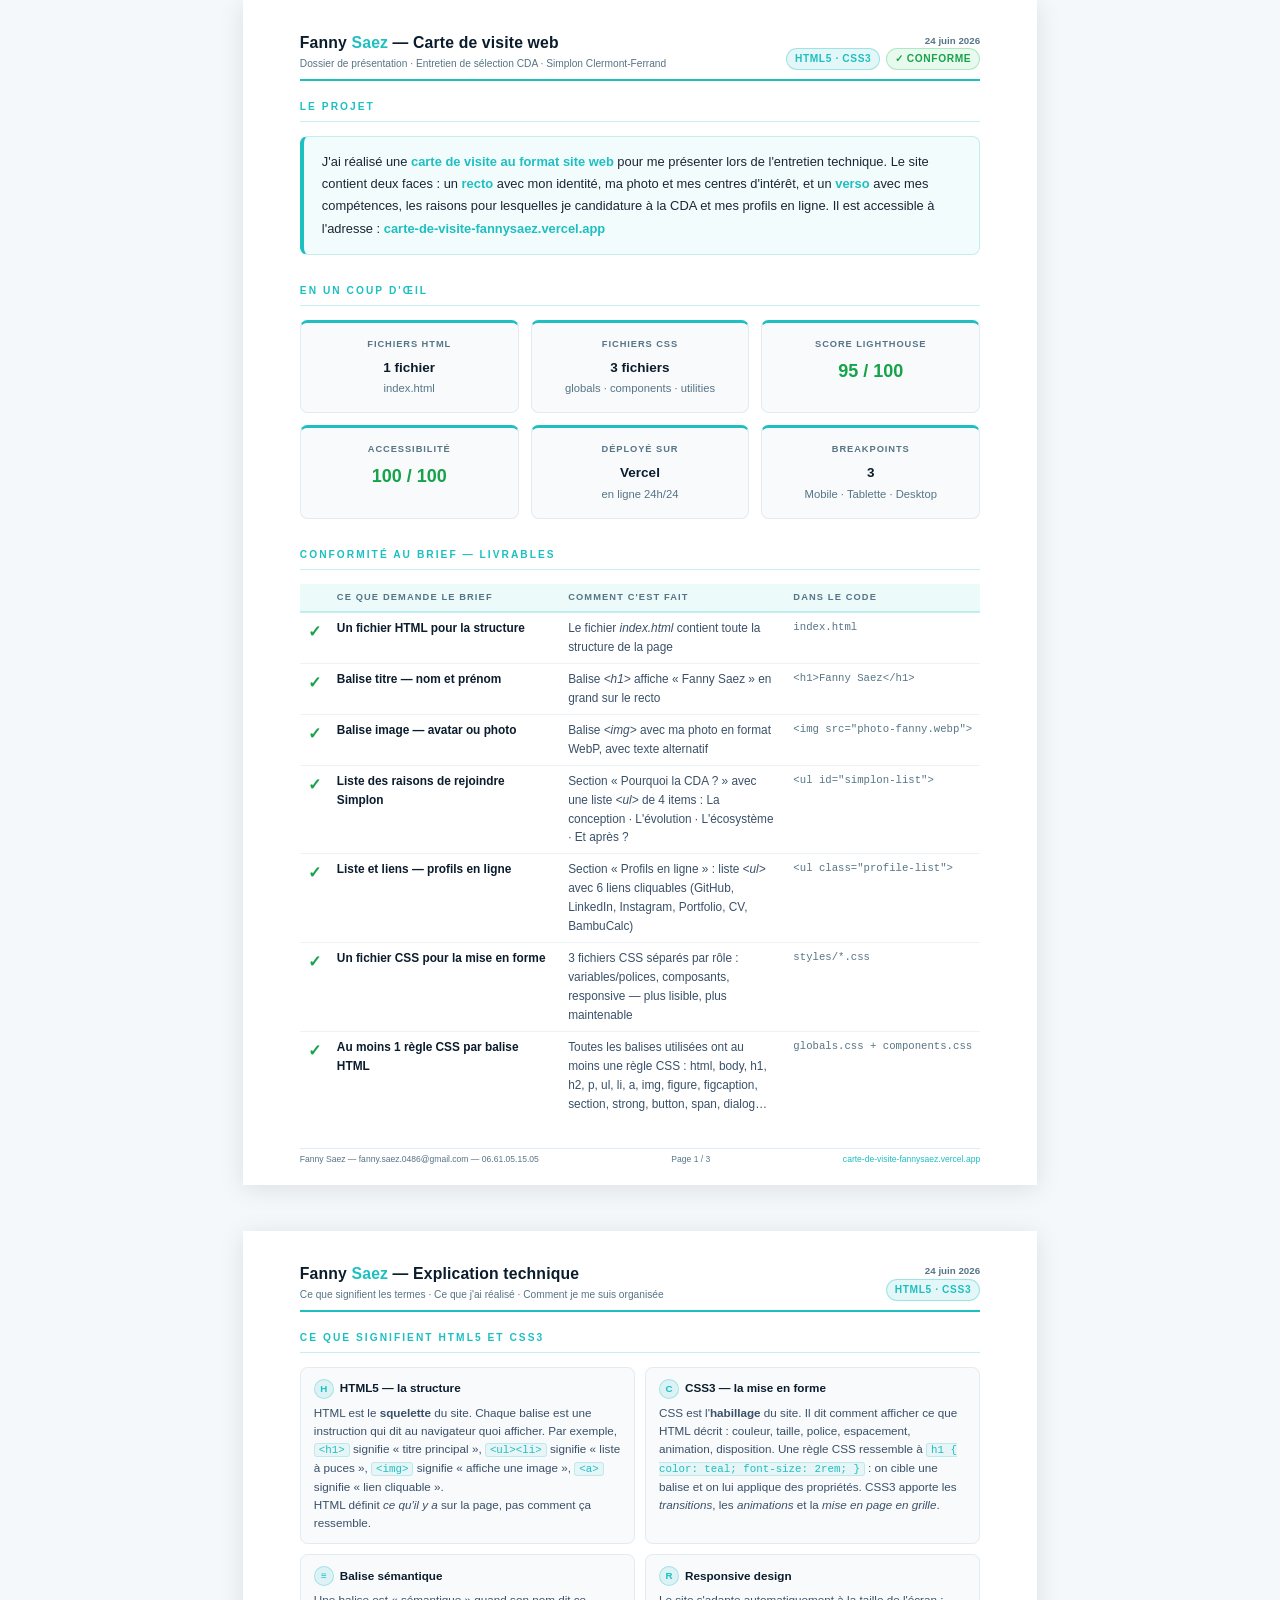
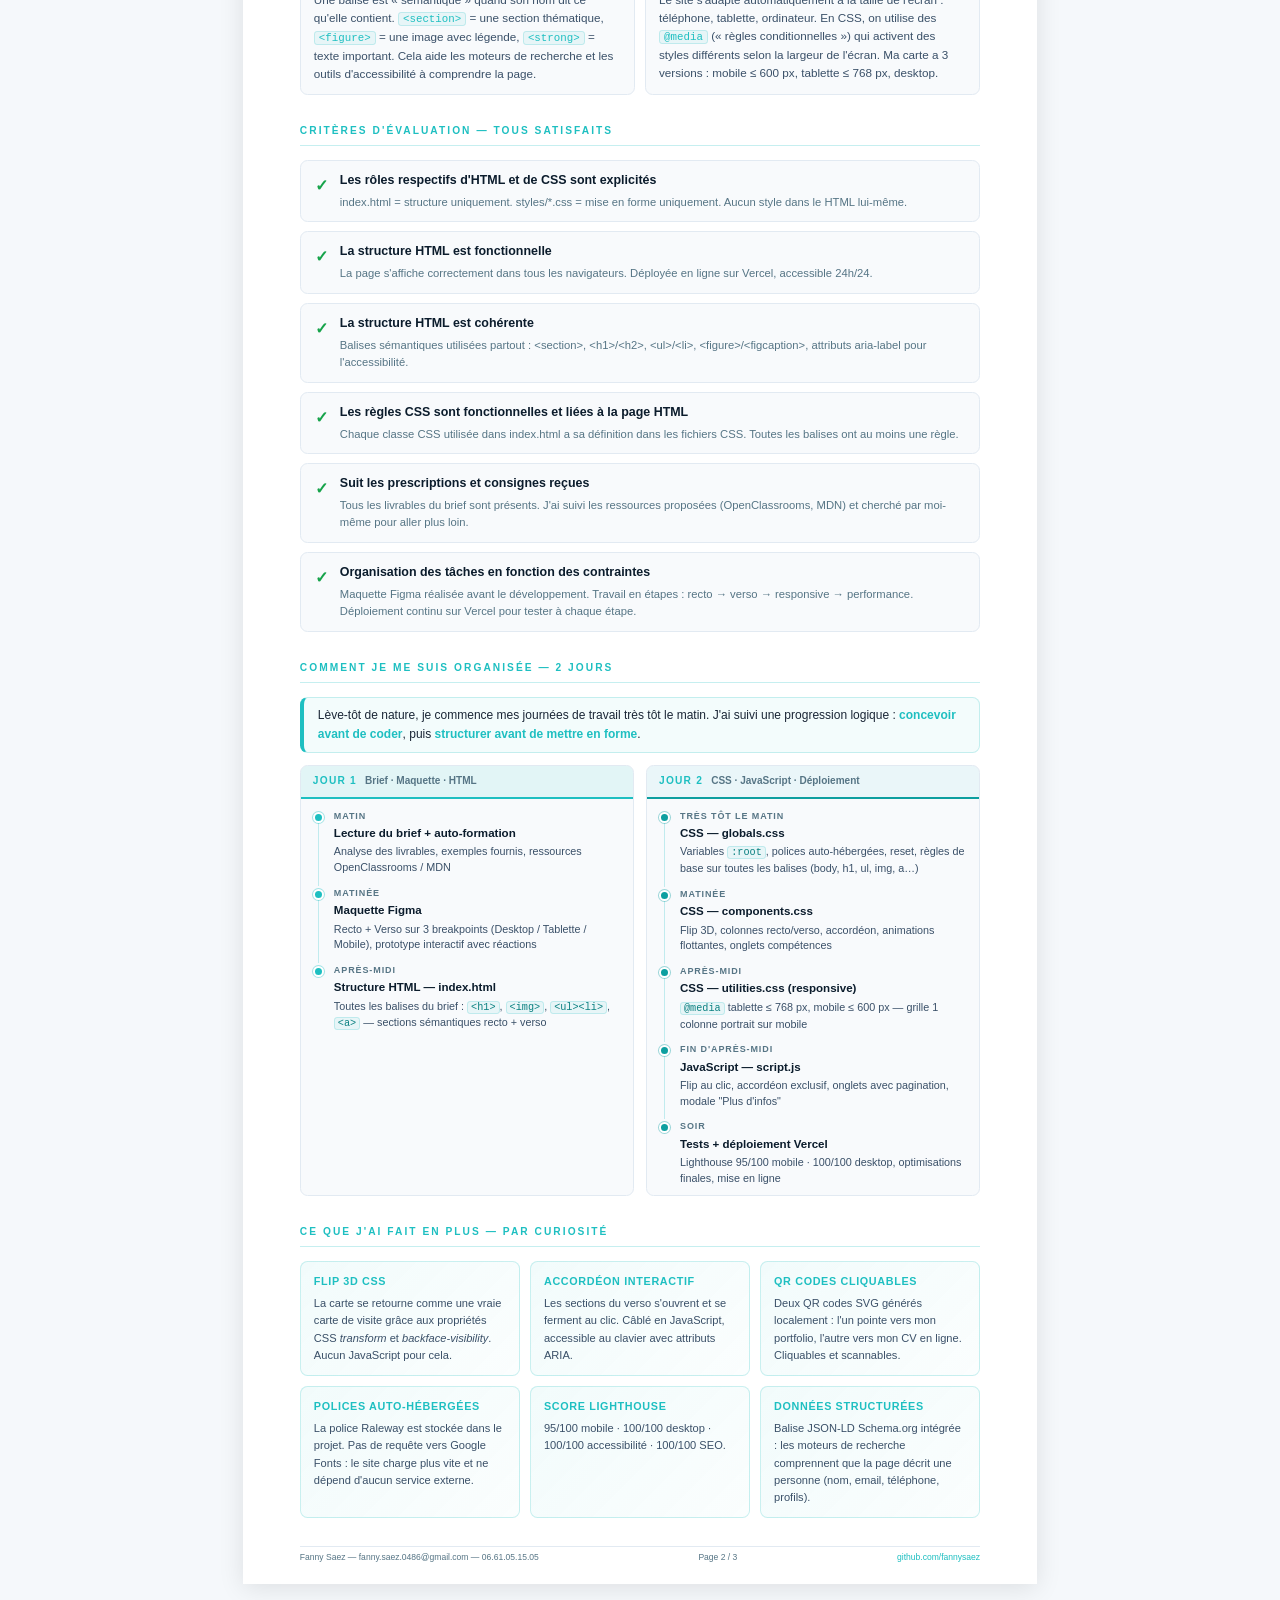
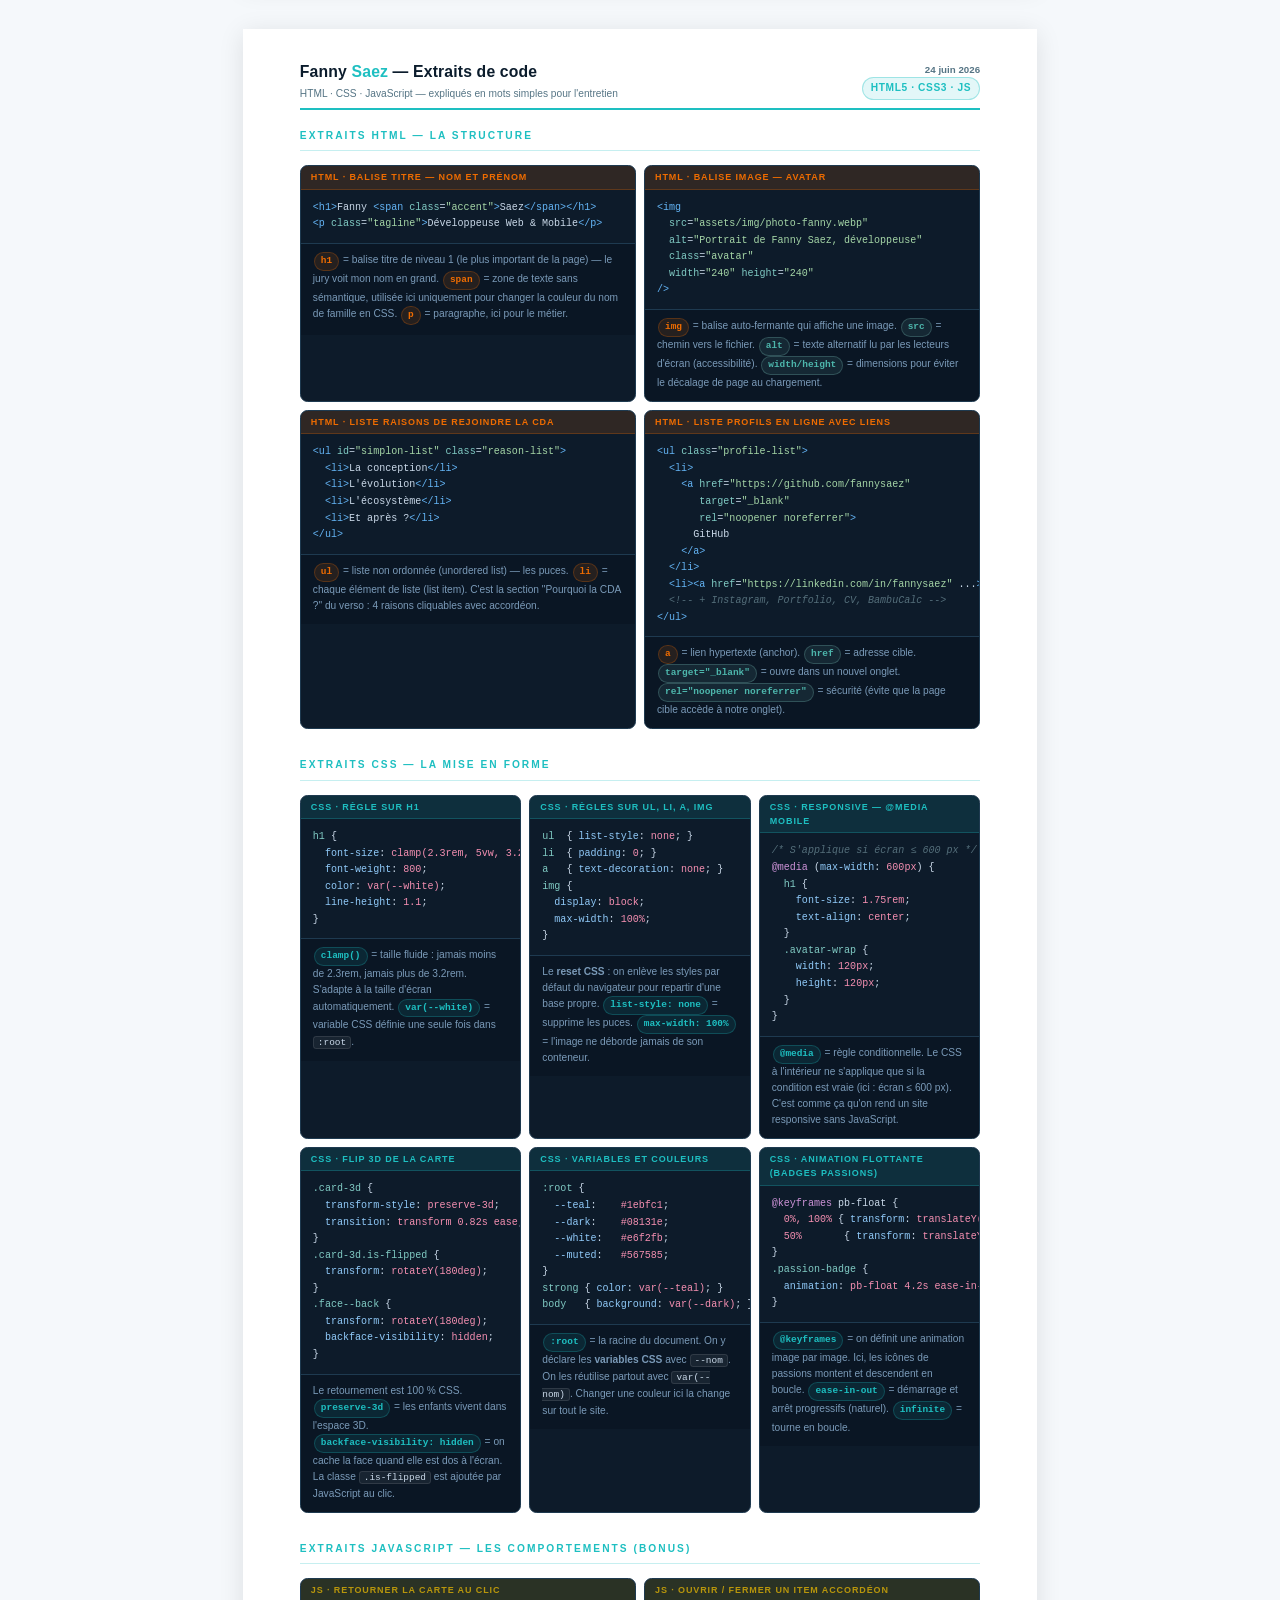
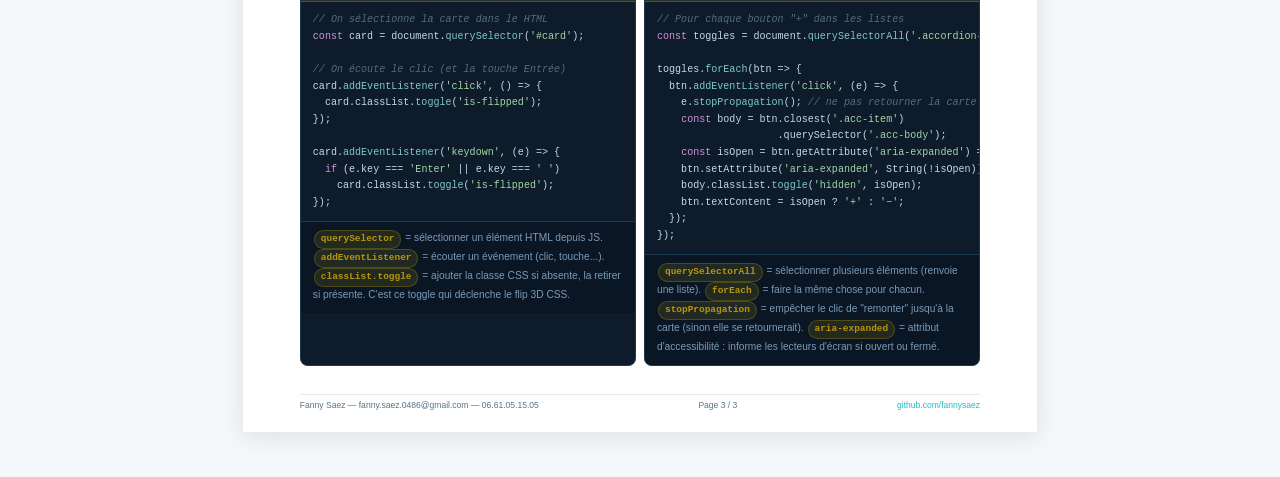
==== commit 88bf97d9: "docs(pdf): régénération README.pdf et presentation-jury.pdf (score 95/100 mobile)" ====
--- a/assets/pdf/presentation-jury.html
+++ b/assets/pdf/presentation-jury.html
@@ -659,7 +659,7 @@
       </div>
       <div class="meta-card">
         <div class="label">Score Lighthouse</div>
-        <div class="value score">93–97 / 100</div>
+        <div class="value score">95 / 100</div>
       </div>
       <div class="meta-card">
         <div class="label">Accessibilité</div>
@@ -942,7 +942,7 @@
             <div class="tl-content">
               <span class="tl-moment">Soir</span>
               <strong>Tests + déploiement Vercel</strong>
-              <p>Lighthouse 93–97/100 mobile · 100/100 desktop, optimisations finales, mise en ligne</p>
+              <p>Lighthouse 95/100 mobile · 100/100 desktop, optimisations finales, mise en ligne</p>
             </div>
           </div>
         </div>
@@ -973,7 +973,7 @@
       </div>
       <div class="bonus-card">
         <h4>Score Lighthouse</h4>
-        <p>93–97/100 mobile · 100/100 desktop · 100/100 accessibilité · 100/100 SEO. Le score mobile varie entre 93 et 97 selon la charge du serveur de test — variabilité normale du simulateur Lighthouse, pas du code.</p>
+        <p>95/100 mobile · 100/100 desktop · 100/100 accessibilité · 100/100 SEO.</p>
       </div>
       <div class="bonus-card">
         <h4>Données structurées</h4>
